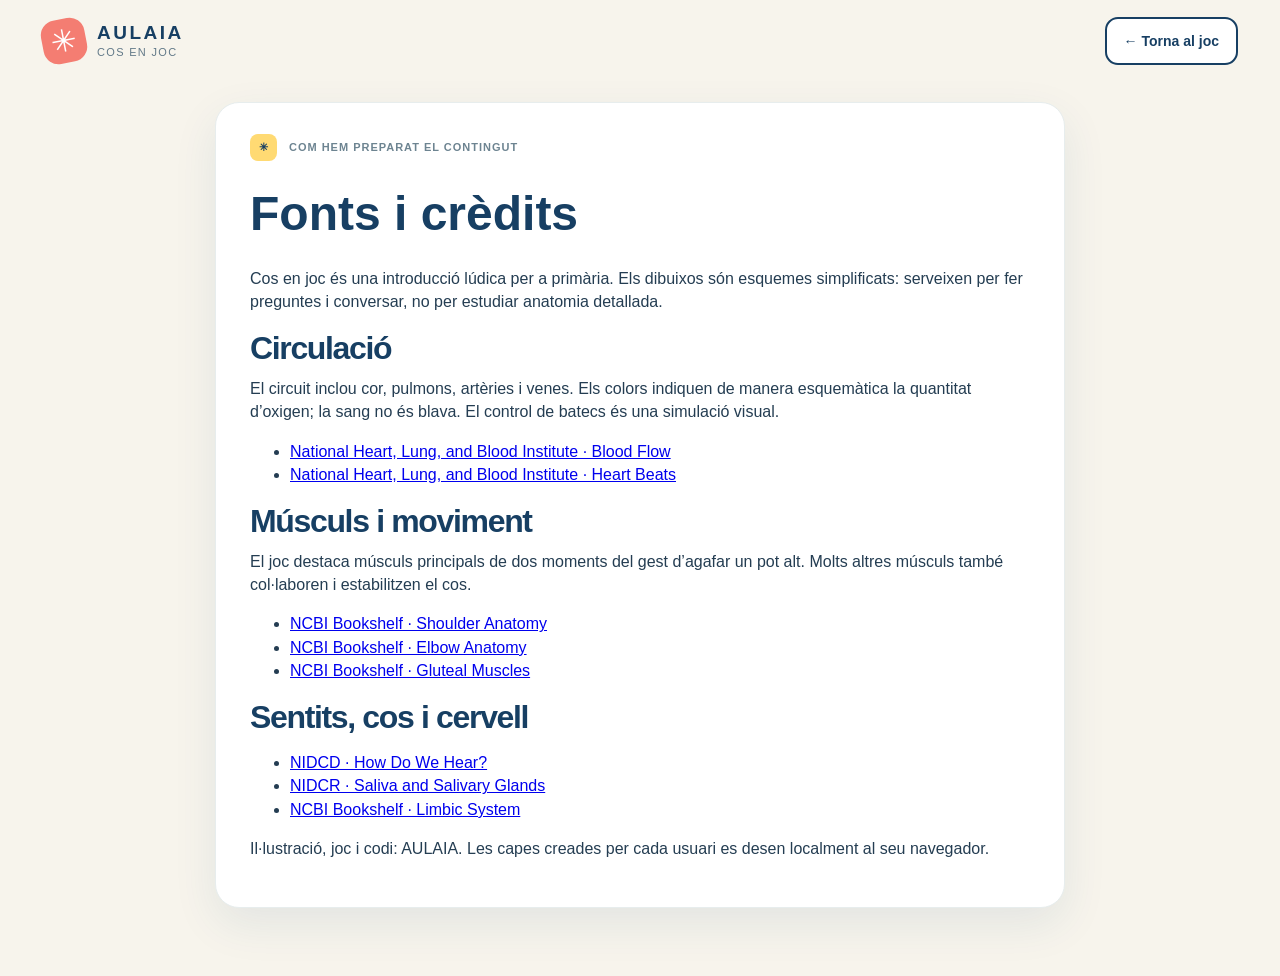
==== credits.html @ 8a42a1e8 "Polish learning activities and visuals" ====
<!doctype html>
<html lang="ca">
<head>
  <meta charset="utf-8"><meta name="viewport" content="width=device-width, initial-scale=1">
  <meta name="theme-color" content="#184d77"><link rel="icon" type="image/svg+xml" href="./icons/icon.svg">
  <link rel="stylesheet" href="./styles.css"><title>Fonts i crèdits · Cos en joc</title>
</head>
<body>
  <header class="site-header"><div class="brand"><span class="brand-mark" aria-hidden="true">✳</span><span class="brand-text"><strong>AULAIA</strong><small>Cos en joc</small></span></div><a class="secondary-button" href="./index.html" style="margin-left:auto;text-decoration:none">← Torna al joc</a></header>
  <main><section class="activity-panel" style="min-height:0;max-width:850px;margin:20px auto">
    <div class="activity-kicker"><span class="number-pill">✳</span> COM HEM PREPARAT EL CONTINGUT</div>
    <h1 style="color:#173f63;font-size:clamp(30px,4vw,48px);margin:18px 0">Fonts i crèdits</h1>
    <p>Cos en joc és una introducció lúdica per a primària. Els dibuixos són esquemes simplificats: serveixen per fer preguntes i conversar, no per estudiar anatomia detallada.</p>
    <h2>Circulació</h2>
    <p>El circuit inclou cor, pulmons, artèries i venes. Els colors indiquen de manera esquemàtica la quantitat d’oxigen; la sang no és blava. El control de batecs és una simulació visual.</p>
    <ul><li><a href="https://www.nhlbi.nih.gov/health/heart/blood-flow">National Heart, Lung, and Blood Institute · Blood Flow</a></li><li><a href="https://www.nhlbi.nih.gov/health/heart/heart-beats">National Heart, Lung, and Blood Institute · Heart Beats</a></li></ul>
    <h2>Músculs i moviment</h2>
    <p>El joc destaca músculs principals de dos moments del gest d’agafar un pot alt. Molts altres músculs també col·laboren i estabilitzen el cos.</p>
    <ul><li><a href="https://www.ncbi.nlm.nih.gov/books/NBK537148/">NCBI Bookshelf · Shoulder Anatomy</a></li><li><a href="https://www.ncbi.nlm.nih.gov/books/NBK538309/">NCBI Bookshelf · Elbow Anatomy</a></li><li><a href="https://www.ncbi.nlm.nih.gov/books/NBK538193/">NCBI Bookshelf · Gluteal Muscles</a></li></ul>
    <h2>Sentits, cos i cervell</h2>
    <ul><li><a href="https://www.nidcd.nih.gov/health/how-do-we-hear">NIDCD · How Do We Hear?</a></li><li><a href="https://www.nidcr.nih.gov/health-info/saliva-salivary-gland-disorders">NIDCR · Saliva and Salivary Glands</a></li><li><a href="https://www.ncbi.nlm.nih.gov/books/NBK538491/">NCBI Bookshelf · Limbic System</a></li></ul>
    <p>Il·lustració, joc i codi: AULAIA. Les capes creades per cada usuari es desen localment al seu navegador.</p>
  </section></main>
</body>
</html>
---- styles.css ----
@font-face{font-family:TrebuchetFallback;src:local("Trebuchet MS")}
:root{--navy:#173f63;--navy2:#244c6c;--ink:#243d52;--muted:#627988;--paper:#f7f4ec;--cream:#fffaf0;--white:#fff;--mint:#d9f0e8;--mint-dark:#318e83;--coral:#f47d72;--sun:#ffda73;--line:#d9e7e7;--shadow:0 16px 45px rgba(24,77,119,.09);--round:24px}
*{box-sizing:border-box}
html{scroll-behavior:smooth}
body{margin:0;background:var(--paper);color:var(--ink);font-family:TrebuchetFallback,"Trebuchet MS",Verdana,Arial,sans-serif;font-size:16px;line-height:1.45;overflow-x:hidden}
button,input,select,textarea{font:inherit}
button{cursor:pointer}
button:focus-visible,input:focus-visible,select:focus-visible,textarea:focus-visible,summary:focus-visible,.hotspot:focus-visible{outline:3px solid #f2a31d;outline-offset:4px}
button:disabled{cursor:not-allowed;opacity:.55}
[hidden]{display:none!important}
.skip-link{position:absolute;left:12px;top:-70px;z-index:100;background:#fff;padding:12px 18px;border-radius:10px;color:var(--navy)}
.skip-link:focus{top:12px}
.site-header{min-height:82px;display:flex;align-items:center;gap:30px;max-width:1440px;margin:0 auto;padding:14px 42px}
.brand{display:flex;align-items:center;gap:11px;color:var(--navy);flex:0 0 auto}
.brand-mark{display:grid;place-items:center;width:44px;height:44px;color:#fff;background:var(--coral);border-radius:15px;font-size:31px;line-height:1;transform:rotate(-11deg)}
.brand-text{display:flex;flex-direction:column;line-height:1.08;letter-spacing:.03em}.brand-text strong{font-size:19px;letter-spacing:.13em}.brand-text small{font-size:11px;text-transform:uppercase;letter-spacing:.12em;margin-top:4px;color:var(--muted)}
.top-nav{display:flex;gap:4px;margin:auto;justify-content:center;align-items:center;flex-wrap:wrap}
.nav-button{border:0;background:transparent;color:#415d71;padding:10px 13px;border-radius:100px;font-weight:700;font-size:14px;white-space:nowrap}.nav-button:hover{background:#e8efeb}.nav-button.is-active{background:var(--navy);color:#fff;box-shadow:0 5px 0 rgba(24,77,119,.12)}
.install-button{border:1.5px solid var(--navy);background:#fff;color:var(--navy);font-size:13px;padding:9px 13px;font-weight:800;border-radius:13px;white-space:nowrap}
main{max-width:1440px;margin:0 auto;padding:0 42px 48px}
.hero{position:relative;overflow:hidden;display:flex;align-items:center;min-height:204px;border-radius:30px;background:var(--navy);color:#fff;padding:28px 49px;margin:2px 0 22px;isolation:isolate}
.hero:before{content:"";position:absolute;width:650px;height:500px;right:-140px;top:-245px;border-radius:50%;background:#2e698a;z-index:-1}.hero:after{content:"";position:absolute;width:300px;height:300px;right:130px;bottom:-255px;border-radius:50%;background:#398b94;z-index:-1}
.hero-copy{max-width:710px;z-index:1}.eyebrow{font-size:11px;letter-spacing:.19em;font-weight:900;color:#c1e9dd}.sparkle{font-size:20px;vertical-align:-2px;margin-right:5px;color:var(--sun)}
h1,h2,h3,p{margin-top:0}.hero h1{font-size:clamp(34px,4vw,61px);letter-spacing:-.045em;line-height:1.04;margin:13px 0 11px;font-weight:900}.hero h1 em{color:var(--sun);font-style:normal}.hero p{max-width:640px;color:#e1f1ef;font-size:17px;margin-bottom:0}
.hero-doodles{position:absolute;right:2%;top:0;bottom:0;width:34%;pointer-events:none}.hero-doodles span{position:absolute;color:#b9e2d4;font-weight:900;line-height:1}.hero-doodles span:nth-child(1){font-size:220px;top:-76px;right:35px;opacity:.24}.hero-doodles span:nth-child(2){font-size:75px;top:96px;right:160px;color:var(--sun);transform:rotate(20deg)}.hero-doodles span:nth-child(3){font-size:120px;top:-36px;right:75px;transform:rotate(-25deg);opacity:.5}
.app-layout{display:grid;grid-template-columns:minmax(370px,.96fr) minmax(440px,1.04fr);gap:20px;align-items:stretch}
.figure-card,.activity-panel{background:var(--white);border-radius:var(--round);box-shadow:var(--shadow);border:1px solid #e7eded}
.figure-card{padding:23px 25px 18px;display:flex;flex-direction:column;min-height:710px}
.card-topline,.figure-title-row,.figure-footer,.activity-kicker,.panel-actions,.progress-row,.share-row{display:flex;align-items:center;justify-content:space-between;gap:12px}
.mini-label,.activity-kicker{color:#6d8491;font-size:11px;font-weight:900;letter-spacing:.12em}.layer-badge{border-radius:100px;background:#e5f5f1;color:#257c76;padding:5px 12px;font-size:11px;font-weight:900;white-space:nowrap}
.figure-title-row{margin:8px 0 2px}.figure-title-row h2{font-size:28px;line-height:1.15;letter-spacing:-.035em;margin:0;color:var(--navy)}.figure-speech{position:relative;background:#fff4cf;border:1.5px solid #f5d77c;color:#87651d;border-radius:14px 14px 14px 3px;padding:7px 12px;font-size:13px;font-weight:800;white-space:nowrap;max-width:46%;overflow:hidden;text-overflow:ellipsis}
.body-stage{position:relative;display:grid;place-items:center;flex:1;min-height:515px;overflow:hidden;border-radius:22px;background:radial-gradient(circle at 50% 43%,#edf9f4 0,#e5f4ef 50%,#d5eae8 100%);margin-top:12px;--tickle-duration:.6s}
.stage-orbit{position:absolute;border:1.5px dashed rgba(60,139,137,.27);border-radius:50%;width:370px;height:370px;top:15%;left:50%;transform:translateX(-50%)}.orbit-two{width:510px;height:510px;top:1%;opacity:.48}
.body-svg{position:relative;z-index:1;height:min(100%,570px);width:100%;max-width:460px;display:block;overflow:visible;touch-action:manipulation}
.body-stage[data-view=front] #backArt,.body-stage[data-view=back] #frontArt{display:none}
.body-stage[data-layer=body] .muscle-overlay,.body-stage[data-layer=body] .circulation-overlay,.body-stage[data-layer=body] .brain-overlay,.body-stage[data-layer=custom] .muscle-overlay,.body-stage[data-layer=custom] .circulation-overlay,.body-stage[data-layer=custom] .brain-overlay{display:none}
.body-stage[data-layer=muscles] .clothes,.body-stage[data-layer=circulation] .clothes,.body-stage[data-layer=brain] .clothes{opacity:.13}
.body-stage[data-layer=muscles] .circulation-overlay,.body-stage[data-layer=muscles] .brain-overlay,.body-stage[data-layer=circulation] .muscle-overlay,.body-stage[data-layer=circulation] .brain-overlay,.body-stage[data-layer=brain] .circulation-overlay,.body-stage[data-layer=brain] .muscle-overlay{display:none}
.muscle-shape{fill:#ee795e;stroke:#b85149;stroke-width:2;opacity:.76}.muscle-trapezius{fill:#f2916f}.muscle-glutes{fill:#e96970}.muscle-forearm{fill:#f4ad66}.muscle-quads,.muscle-calves{fill:#e99169}
.body-stage.show-muscle-answer .muscle-shape{opacity:.18}.body-stage.show-muscle-answer .muscle-shape.is-answer{opacity:1;stroke-width:3;filter:drop-shadow(0 0 5px rgba(244,125,114,.75))}
.vessel{fill:none;stroke-width:5;stroke-linecap:round;stroke-linejoin:round;opacity:.8}.vessel-red{stroke:#ec615d}.vessel-blue{stroke:#5486c5}
.body-stage[data-layer=circulation] .vessel{animation:vesselPulse var(--flow-duration,1.2s) ease-in-out infinite}
@keyframes vesselPulse{0%,100%{opacity:.48;stroke-width:4}50%{opacity:1;stroke-width:6}}
.hotspot{cursor:pointer;outline:none}.hotspot .hit-area{fill:transparent;stroke:transparent;stroke-width:1}.hotspot .hit-ring{fill:#ffda73;stroke:#e49b37;stroke-width:2;opacity:0;pointer-events:none;transform-box:fill-box;transform-origin:center;transition:opacity .15s ease,transform .15s ease}.hotspot:hover .hit-ring,.hotspot:focus-visible .hit-ring,.hotspot.is-highlighted .hit-ring{opacity:.7;transform:scale(1.16)}.hotspot.is-correct .hit-ring{fill:#7dd4b8;stroke:#318e83;opacity:.85;transform:scale(1.3)}.hotspot.is-wrong .hit-ring{fill:#ffad9c;stroke:#d25a50;opacity:.75}
.hotspot-label{fill:#173f63;font-size:11px;font-weight:900;paint-order:stroke;stroke:#fff;stroke-width:3px;opacity:0;pointer-events:none}.hotspot:hover .hotspot-label,.hotspot:focus-visible .hotspot-label{opacity:1}
.custom-marker{pointer-events:none}.custom-marker circle{stroke:#fff;stroke-width:3;filter:drop-shadow(0 2px 3px rgba(23,63,99,.3))}.custom-marker text{fill:#fff;font-size:11px;font-weight:900;text-anchor:middle;dominant-baseline:middle}
.body-stage.is-tickled .body-svg{animation:wiggle .55s ease-in-out}.body-stage.is-tickled .tickle-pop{opacity:1;transform:translate(-50%,-15px) rotate(-7deg)}
.tickle-pop{position:absolute;z-index:3;left:52%;top:25%;background:var(--sun);color:var(--navy);padding:7px 13px;border-radius:14px;font-weight:900;opacity:0;transform:translate(-50%,5px) rotate(-7deg);transition:.25s;pointer-events:none}
@keyframes wiggle{0%,100%{transform:rotate(0)}20%{transform:rotate(-2deg)}40%{transform:rotate(2deg)}60%{transform:rotate(-1.5deg)}80%{transform:rotate(1.5deg)}}
.figure-footer{min-height:52px}.round-action{display:flex;align-items:center;gap:6px;border:0;background:var(--navy);color:#fff;padding:7px 13px 7px 10px;border-radius:100px;font-size:17px;font-weight:900}.round-action span{font-size:12px}.view-label{color:#486879;font-size:12px;font-weight:800}.figure-hint{font-size:11px;color:#8194a0}
.accessible-zones{border-top:1px solid #e7eeee;padding-top:9px;font-size:12px;color:var(--muted)}.accessible-zones summary{cursor:pointer;font-weight:800}.zone-buttons{display:flex;flex-wrap:wrap;gap:6px;padding:12px 0 4px}.zone-buttons button{border:1px solid var(--line);color:var(--navy);background:#f6fbf8;padding:6px 10px;border-radius:9px;font-size:12px;font-weight:700}
.activity-column{min-width:0}.activity-panel{padding:31px 34px;min-height:710px}.activity-kicker{justify-content:flex-start;letter-spacing:.09em}.number-pill{display:grid;place-items:center;background:var(--sun);color:var(--navy);border-radius:8px;width:27px;height:27px;font-size:11px;letter-spacing:0}.score-pill{margin-left:auto;background:#eaf5f1;border-radius:100px;color:#378b7d;padding:6px 12px;font-size:11px;letter-spacing:0;white-space:nowrap}
.activity-panel h2{color:var(--navy);font-size:clamp(26px,2.5vw,38px);letter-spacing:-.042em;line-height:1.1;margin:18px 0 11px}.panel-lead{font-size:15px;color:#587183;line-height:1.55;max-width:620px;margin-bottom:22px}
.clue-card{display:flex;gap:17px;align-items:flex-start;background:#fff3d6;border:2px solid #f7dd9e;border-radius:21px;padding:22px;margin:24px 0 17px;min-height:154px}.clue-icon{display:grid;place-items:center;flex:0 0 auto;background:#ffcf68;color:#7d571d;border-radius:14px;width:45px;height:45px;font-size:28px;font-weight:900;transform:rotate(-9deg)}.clue-label{font-size:11px;letter-spacing:.14em;font-weight:900;color:#a77625}.clue-card p{font-size:clamp(17px,1.7vw,21px);line-height:1.38;font-weight:800;color:#684e2c;margin:9px 0 0}
.feedback{border-radius:14px;background:#eef7f3;border:1px solid #d6e9e2;color:#356d66;padding:13px 15px;font-size:14px;min-height:52px}.feedback.is-success{background:#e4f7eb;border-color:#9eddbc;color:#23684c}.feedback.is-error{background:#fff0eb;border-color:#f4c4b6;color:#a4413d}.feedback strong{color:inherit}.feedback p{margin:5px 0 0}.feedback .little-hint{display:block;margin-top:5px;font-size:13px}
.panel-actions{margin-top:17px;justify-content:flex-start;flex-wrap:wrap}.primary-button,.secondary-button{border-radius:13px;padding:12px 17px;font-weight:900;font-size:14px;border:2px solid var(--navy);transition:transform .15s ease,box-shadow .15s ease}.primary-button{background:var(--navy);color:#fff;box-shadow:0 4px 0 #0e2f4c}.secondary-button{background:#fff;color:var(--navy)}.primary-button:hover,.secondary-button:hover{transform:translateY(-2px)}.primary-button:active,.secondary-button:active{transform:translateY(2px);box-shadow:none}.primary-button.full{width:100%;margin:14px 0}.progress-row{margin-top:26px;padding-top:20px;border-top:1px dashed #d8e4e2;color:#6b808e;font-size:12px;font-weight:800}.progress-dots{display:flex;gap:6px}.progress-dots i{width:10px;height:10px;border-radius:50%;background:#dbe9e5}.progress-dots i.filled{background:var(--coral)}
.story-strip,.brain-situation{display:flex;align-items:center;gap:14px;background:#eaf6f5;border-radius:17px;padding:13px 17px;margin:18px 0}.story-strip span{font-size:38px}.story-strip p{margin:0;color:#385e6c;font-weight:700}.step-tabs{display:flex;gap:7px;background:#f1f5f5;border-radius:13px;padding:5px}.step-button{flex:1;border:0;background:transparent;padding:10px 6px;border-radius:9px;color:#587183;font-weight:900;font-size:13px}.step-button.is-active{background:#fff;color:var(--navy);box-shadow:0 3px 11px rgba(23,63,99,.1)}
.muscle-options{border:0;padding:0;margin:20px 0 0}.muscle-options legend{font-size:14px;color:var(--navy);font-weight:900;margin-bottom:10px}.choice-grid{display:grid;grid-template-columns:1fr 1fr;gap:9px}.choice{position:relative;display:flex;align-items:center;gap:8px;min-height:48px;padding:9px 11px;background:#f9fbfa;border:1.5px solid #dae8e6;border-radius:12px;color:#385365;font-weight:800;font-size:13px;cursor:pointer}.choice:hover{background:#f0f8f4}.choice input{width:18px;height:18px;accent-color:#237b78;flex:0 0 auto}.choice.is-correct{border-color:#73c49a;background:#e4f7eb}.choice.is-missed{border-color:#e7b465;background:#fff4dc}.choice.is-wrong{border-color:#efa39b;background:#fff0eb}.tiny-note{font-size:11px;line-height:1.5;color:#788c98;margin:14px 0 0}
.heart-control{display:grid;grid-template-columns:65px 1fr;column-gap:16px;align-items:center;padding:16px 18px;border-radius:19px;background:#fff1ee;border:1.5px solid #f2d6d1;margin:20px 0}.heart-pulse{display:grid;place-items:center;width:59px;height:59px;border-radius:17px;background:#f87774;color:#fff;font-size:33px;line-height:1;transform-origin:center;animation:heartBeat var(--beat-duration,.67s) ease-in-out infinite}.rate-readout{display:flex;flex-direction:column;color:#9a4c4b;font-size:12px;font-weight:800}.rate-readout strong{font-size:33px;line-height:1;color:#7b3439}.rate-readout small{font-size:13px}.heart-control input{grid-column:1/-1;width:100%;margin:15px 0 2px;accent-color:#ef6a66}.slider-labels{grid-column:1/-1;display:flex;justify-content:space-between;color:#aa7370;font-size:11px;font-weight:800}
@keyframes heartBeat{0%,100%{transform:scale(1)}12%{transform:scale(1.12)}28%{transform:scale(1)}43%{transform:scale(1.07)}58%{transform:scale(1)}}
.flow-card{background:#f7faf8;border:1px solid #e0eae8;border-radius:18px;padding:15px;display:grid;gap:7px}.flow-line{display:flex;flex-wrap:wrap;align-items:center;gap:6px;font-size:12px;font-weight:900}.flow-line span{padding:6px 9px;background:#e6f0fa;color:#2b5f9a;border-radius:100px}.flow-line b{color:#6690bc;font-size:15px}.flow-red span{background:#ffebeb;color:#b95354}.flow-red b{color:#df7470}.fact-box{background:#eaf7e9;border-radius:16px;border-left:4px solid #72bd83;padding:13px 16px;margin-top:17px;color:#3d6b4c;font-size:13px}.fact-box p{margin:4px 0 0;line-height:1.45}
.brain-situation{background:#f1ebfb;color:#574480;font-weight:800}.brain-situation span:first-child{font-size:29px}.brain-match{display:grid;gap:10px;margin:17px 0}.brain-row{border:1.5px solid #e1e4f0;background:#fbfaff;border-radius:15px;padding:11px 13px}.brain-row label{display:flex;align-items:center;gap:10px;font-weight:900;color:#58477d;font-size:13px}.brain-icon{display:grid;place-items:center;width:30px;height:30px;border-radius:9px;background:#e7ddfa;font-size:15px}.brain-row select{display:block;width:100%;margin-top:8px;border:1px solid #c9c4dd;border-radius:9px;background:#fff;padding:8px 10px;color:#3e475a;font-size:12px}.brain-row.is-correct{border-color:#8ccf9e;background:#eef9f0}.brain-row.is-wrong{border-color:#eba49b;background:#fff1ef}
.layer-list{display:grid;grid-template-columns:1fr 1fr;gap:9px;margin-top:18px}.layer-item{display:flex;align-items:center;gap:10px;text-align:left;border:1.5px solid #e0e9e8;border-radius:14px;background:#f9fbf9;padding:11px;min-height:65px;color:#355365;font-weight:900;font-size:13px}.layer-item:hover{background:#f1f9f5}.layer-item.is-active{border-color:#318e83;background:#e9f7f2}.layer-swatch{display:grid;place-items:center;flex:0 0 33px;width:33px;height:33px;border-radius:10px;background:#d7eee8;color:#287d78;font-size:17px}.layer-item small{display:block;color:#77919d;font-size:10px;font-weight:700}.layer-detail{margin-top:15px;border-radius:16px;padding:15px;background:#f4f8f8;border:1px solid #e4eeee;color:#526c7a;font-size:13px;min-height:72px}.layer-detail h3{font-size:16px;color:var(--navy);margin:0 0 5px}.layer-detail p{margin:0 0 10px}.layer-detail ul{margin:7px 0;padding-left:20px}.layer-detail li{margin:5px 0}.layer-detail strong{color:#2d5b70}
.create-layer{margin-top:16px;border:1.5px dashed #7dbcb2;border-radius:14px;background:#f8fcf9;padding:11px 14px;color:#267c76}.create-layer summary{font-weight:900;cursor:pointer;list-style:none}.create-layer summary::-webkit-details-marker{display:none}.layer-form{display:grid;gap:10px;margin-top:13px}.layer-form label,.point-form label{display:grid;gap:5px;font-size:12px;color:#567383;font-weight:900}.layer-form input:not([type=color]),.layer-form textarea,.point-form input,.point-form select{width:100%;border:1px solid #bfd5d1;background:#fff;border-radius:9px;padding:8px 10px;color:var(--ink);font-size:13px}.layer-form input[type=color]{border:1px solid #bfd5d1;background:#fff;width:70px;height:35px;border-radius:8px;padding:3px}.layer-form button,.point-form button{justify-self:start}.point-form{display:grid;gap:9px;margin:13px 0;padding:13px;background:#fff;border:1px dashed #c7dddd;border-radius:12px}.point-list{display:grid;gap:6px}.point-entry{display:flex;align-items:flex-start;justify-content:space-between;gap:8px;background:#fff;border-radius:9px;padding:8px 10px}.point-entry button,.delete-layer-button{border:0;background:none;color:#b34e50;font-weight:900;padding:0 4px}.delete-layer-button{margin-top:8px;font-size:12px}.share-row{justify-content:flex-start;flex-wrap:wrap;margin-top:15px}.text-button{background:none;border:0;padding:4px 0;color:#2b6f88;font-size:12px;font-weight:900;text-decoration:underline;text-underline-offset:3px;cursor:pointer}.import-label input{display:none}
.site-footer{max-width:1440px;padding:0 42px 35px;margin:auto;display:flex;justify-content:space-between;gap:16px;color:#728794;font-size:12px}.site-footer strong{color:var(--navy);letter-spacing:.08em}.site-footer a{color:#2e768a;font-weight:800}
@media(max-width:1050px){.site-header{padding:14px 25px;gap:18px}.nav-button{padding:8px 10px;font-size:12px}main{padding:0 25px 40px}.app-layout{grid-template-columns:minmax(330px,.85fr) minmax(390px,1.15fr)}.figure-card,.activity-panel{padding:22px}.site-footer{padding-left:25px;padding-right:25px}}
@media(max-width:800px){.site-header{display:grid;grid-template-columns:1fr auto;gap:12px;padding:13px 18px}.top-nav{grid-column:1/-1;grid-row:2;justify-content:flex-start;overflow-x:auto;flex-wrap:nowrap;width:100%;padding:0 0 4px}.install-button{justify-self:end}.hero{padding:27px 27px;min-height:180px}.hero-doodles{opacity:.6}.app-layout{display:block}.figure-card{min-height:unset;margin-bottom:17px}.body-stage{min-height:500px}.activity-panel{min-height:unset}.site-footer{padding:0 18px 28px}main{padding:0 18px 36px}}
@media(max-width:520px){.site-header{padding:11px 13px}.brand-mark{width:37px;height:37px;font-size:26px}.brand-text strong{font-size:16px}.brand-text small{font-size:9px}.install-button{font-size:11px;padding:7px 9px}.top-nav{margin:0}.nav-button{font-size:12px}main{padding:0 10px 30px}.hero{padding:23px 20px;min-height:193px;border-radius:21px;margin-bottom:12px}.hero p{font-size:13px;max-width:300px}.hero-doodles{right:-15%;opacity:.42}.figure-card,.activity-panel{border-radius:19px;padding:18px}.figure-title-row h2{font-size:23px}.figure-speech{font-size:11px;padding:6px 8px}.body-stage{min-height:440px;max-height:520px}.body-svg{max-height:500px}.stage-orbit{width:300px;height:300px}.orbit-two{width:390px;height:390px}.figure-hint{display:none}.activity-panel h2{font-size:29px}.clue-card{padding:17px;gap:12px;min-height:135px}.clue-card p{font-size:17px}.choice-grid,.layer-list{grid-template-columns:1fr}.site-footer{display:grid;gap:5px;padding-left:15px;padding-right:15px}}
@media(prefers-reduced-motion:reduce){html{scroll-behavior:auto}*,*:before,*:after{animation-duration:.001ms!important;transition-duration:.001ms!important}}
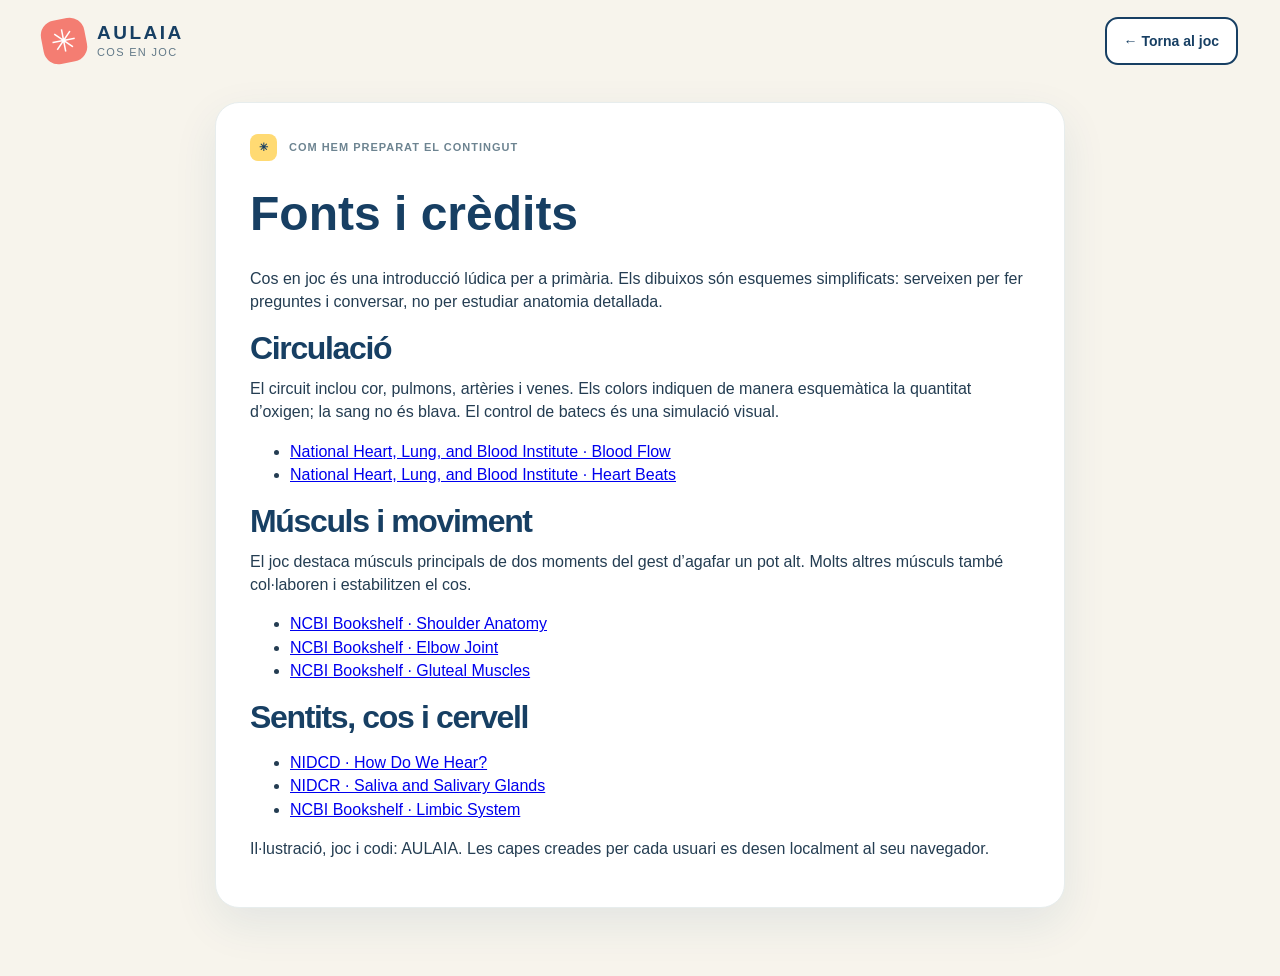
==== commit e89dda77: "Improve mobile clues and guided circulation" ====
--- a/credits.html
+++ b/credits.html
@@ -16,7 +16,7 @@
     <ul><li><a href="https://www.nhlbi.nih.gov/health/heart/blood-flow">National Heart, Lung, and Blood Institute · Blood Flow</a></li><li><a href="https://www.nhlbi.nih.gov/health/heart/heart-beats">National Heart, Lung, and Blood Institute · Heart Beats</a></li></ul>
     <h2>Músculs i moviment</h2>
     <p>El joc destaca músculs principals de dos moments del gest d’agafar un pot alt. Molts altres músculs també col·laboren i estabilitzen el cos.</p>
-    <ul><li><a href="https://www.ncbi.nlm.nih.gov/books/NBK537148/">NCBI Bookshelf · Shoulder Anatomy</a></li><li><a href="https://www.ncbi.nlm.nih.gov/books/NBK538309/">NCBI Bookshelf · Elbow Anatomy</a></li><li><a href="https://www.ncbi.nlm.nih.gov/books/NBK538193/">NCBI Bookshelf · Gluteal Muscles</a></li></ul>
+    <ul><li><a href="https://www.ncbi.nlm.nih.gov/books/NBK537148/">NCBI Bookshelf · Shoulder Anatomy</a></li><li><a href="https://www.ncbi.nlm.nih.gov/books/NBK532948/">NCBI Bookshelf · Elbow Joint</a></li><li><a href="https://www.ncbi.nlm.nih.gov/books/NBK538193/">NCBI Bookshelf · Gluteal Muscles</a></li></ul>
     <h2>Sentits, cos i cervell</h2>
     <ul><li><a href="https://www.nidcd.nih.gov/health/how-do-we-hear">NIDCD · How Do We Hear?</a></li><li><a href="https://www.nidcr.nih.gov/health-info/saliva-salivary-gland-disorders">NIDCR · Saliva and Salivary Glands</a></li><li><a href="https://www.ncbi.nlm.nih.gov/books/NBK538491/">NCBI Bookshelf · Limbic System</a></li></ul>
     <p>Il·lustració, joc i codi: AULAIA. Les capes creades per cada usuari es desen localment al seu navegador.</p>
--- a/styles.css
+++ b/styles.css
@@ -29,6 +29,7 @@
 .card-topline,.figure-title-row,.figure-footer,.activity-kicker,.panel-actions,.progress-row,.share-row{display:flex;align-items:center;justify-content:space-between;gap:12px}
 .mini-label,.activity-kicker{color:#6d8491;font-size:11px;font-weight:900;letter-spacing:.12em}.layer-badge{border-radius:100px;background:#e5f5f1;color:#257c76;padding:5px 12px;font-size:11px;font-weight:900;white-space:nowrap}
 .figure-title-row{margin:8px 0 2px}.figure-title-row h2{font-size:28px;line-height:1.15;letter-spacing:-.035em;margin:0;color:var(--navy)}.figure-speech{position:relative;background:#fff4cf;border:1.5px solid #f5d77c;color:#87651d;border-radius:14px 14px 14px 3px;padding:7px 12px;font-size:13px;font-weight:800;white-space:nowrap;max-width:46%;overflow:hidden;text-overflow:ellipsis}
+.mobile-prompt{display:none}
 .body-stage{position:relative;display:grid;place-items:center;flex:1;min-height:515px;overflow:hidden;border-radius:22px;background:radial-gradient(circle at 50% 43%,#edf9f4 0,#e5f4ef 50%,#d5eae8 100%);margin-top:12px;--tickle-duration:.6s}
 .stage-orbit{position:absolute;border:1.5px dashed rgba(60,139,137,.27);border-radius:50%;width:370px;height:370px;top:15%;left:50%;transform:translateX(-50%)}.orbit-two{width:510px;height:510px;top:1%;opacity:.48}
 .body-svg{position:relative;z-index:1;height:min(100%,570px);width:100%;max-width:460px;display:block;overflow:visible;touch-action:manipulation}
@@ -40,6 +41,7 @@
 .body-stage.show-muscle-answer .muscle-shape{opacity:.18}.body-stage.show-muscle-answer .muscle-shape.is-answer{opacity:1;stroke-width:3;filter:drop-shadow(0 0 5px rgba(244,125,114,.75))}
 .vessel{fill:none;stroke-width:5;stroke-linecap:round;stroke-linejoin:round;opacity:.8}.vessel-red{stroke:#ec615d}.vessel-blue{stroke:#5486c5}
 .body-stage[data-layer=circulation] .vessel{animation:vesselPulse var(--flow-duration,1.2s) ease-in-out infinite}
+.blood-motion circle{filter:drop-shadow(0 0 4px #fff)}
 @keyframes vesselPulse{0%,100%{opacity:.48;stroke-width:4}50%{opacity:1;stroke-width:6}}
 .hotspot{cursor:pointer;outline:none}.hotspot .hit-area{fill:transparent;stroke:transparent;stroke-width:1}.hotspot .hit-ring{fill:#ffda73;stroke:#e49b37;stroke-width:2;opacity:0;pointer-events:none;transform-box:fill-box;transform-origin:center;transition:opacity .15s ease,transform .15s ease}.hotspot:hover .hit-ring,.hotspot:focus-visible .hit-ring,.hotspot.is-highlighted .hit-ring{opacity:.7;transform:scale(1.16)}.hotspot.is-correct .hit-ring{fill:#7dd4b8;stroke:#318e83;opacity:.85;transform:scale(1.3)}.hotspot.is-wrong .hit-ring{fill:#ffad9c;stroke:#d25a50;opacity:.75}
 .hotspot-label{fill:#173f63;font-size:11px;font-weight:900;paint-order:stroke;stroke:#fff;stroke-width:3px;opacity:0;pointer-events:none}.hotspot:hover .hotspot-label,.hotspot:focus-visible .hotspot-label{opacity:1}
@@ -64,6 +66,6 @@
 .create-layer{margin-top:16px;border:1.5px dashed #7dbcb2;border-radius:14px;background:#f8fcf9;padding:11px 14px;color:#267c76}.create-layer summary{font-weight:900;cursor:pointer;list-style:none}.create-layer summary::-webkit-details-marker{display:none}.layer-form{display:grid;gap:10px;margin-top:13px}.layer-form label,.point-form label{display:grid;gap:5px;font-size:12px;color:#567383;font-weight:900}.layer-form input:not([type=color]),.layer-form textarea,.point-form input,.point-form select{width:100%;border:1px solid #bfd5d1;background:#fff;border-radius:9px;padding:8px 10px;color:var(--ink);font-size:13px}.layer-form input[type=color]{border:1px solid #bfd5d1;background:#fff;width:70px;height:35px;border-radius:8px;padding:3px}.layer-form button,.point-form button{justify-self:start}.point-form{display:grid;gap:9px;margin:13px 0;padding:13px;background:#fff;border:1px dashed #c7dddd;border-radius:12px}.point-list{display:grid;gap:6px}.point-entry{display:flex;align-items:flex-start;justify-content:space-between;gap:8px;background:#fff;border-radius:9px;padding:8px 10px}.point-entry button,.delete-layer-button{border:0;background:none;color:#b34e50;font-weight:900;padding:0 4px}.delete-layer-button{margin-top:8px;font-size:12px}.share-row{justify-content:flex-start;flex-wrap:wrap;margin-top:15px}.text-button{background:none;border:0;padding:4px 0;color:#2b6f88;font-size:12px;font-weight:900;text-decoration:underline;text-underline-offset:3px;cursor:pointer}.import-label input{display:none}
 .site-footer{max-width:1440px;padding:0 42px 35px;margin:auto;display:flex;justify-content:space-between;gap:16px;color:#728794;font-size:12px}.site-footer strong{color:var(--navy);letter-spacing:.08em}.site-footer a{color:#2e768a;font-weight:800}
 @media(max-width:1050px){.site-header{padding:14px 25px;gap:18px}.nav-button{padding:8px 10px;font-size:12px}main{padding:0 25px 40px}.app-layout{grid-template-columns:minmax(330px,.85fr) minmax(390px,1.15fr)}.figure-card,.activity-panel{padding:22px}.site-footer{padding-left:25px;padding-right:25px}}
-@media(max-width:800px){.site-header{display:grid;grid-template-columns:1fr auto;gap:12px;padding:13px 18px}.top-nav{grid-column:1/-1;grid-row:2;justify-content:flex-start;overflow-x:auto;flex-wrap:nowrap;width:100%;padding:0 0 4px}.install-button{justify-self:end}.hero{padding:27px 27px;min-height:180px}.hero-doodles{opacity:.6}.app-layout{display:block}.figure-card{min-height:unset;margin-bottom:17px}.body-stage{min-height:500px}.activity-panel{min-height:unset}.site-footer{padding:0 18px 28px}main{padding:0 18px 36px}}
+@media(max-width:800px){.site-header{display:grid;grid-template-columns:1fr auto;gap:12px;padding:13px 18px}.top-nav{grid-column:1/-1;grid-row:2;justify-content:flex-start;overflow-x:auto;flex-wrap:nowrap;width:100%;padding:0 0 4px}.install-button{justify-self:end}.hero{padding:27px 27px;min-height:180px}.hero-doodles{opacity:.6}.app-layout{display:block}.figure-card{min-height:unset;margin-bottom:17px}.body-stage{min-height:500px}.activity-panel{min-height:unset}.site-footer{padding:0 18px 28px}main{padding:0 18px 36px}body[data-mode=tickle] .mobile-prompt{display:block;position:sticky;top:6px;z-index:5;border:1.5px solid #ebd18c;background:#fff6dc;border-radius:14px;padding:10px 12px;margin:10px 0 0;box-shadow:0 4px 16px rgba(24,77,119,.1)}.mobile-prompt-head{display:flex;align-items:center;justify-content:space-between;gap:8px;color:#a07629;font-size:10px;letter-spacing:.12em;font-weight:900}.mobile-prompt-head button{border:0;border-radius:8px;background:#ffda73;color:#63471d;padding:4px 8px;font-size:11px;font-weight:900}.mobile-prompt p{margin:6px 0 4px;color:#6a4e2a;font-size:14px;font-weight:900;line-height:1.3}.mobile-feedback{font-size:11px;color:#657e74}.mobile-feedback.is-success{color:#24744a}.mobile-feedback.is-error{color:#ab4740}.mobile-feedback p{font-size:11px;font-weight:700;margin:3px 0}.mobile-next{border:0;background:transparent;color:#245e80;text-decoration:underline;text-underline-offset:2px;padding:3px 0 0;font-size:11px;font-weight:900}}
 @media(max-width:520px){.site-header{padding:11px 13px}.brand-mark{width:37px;height:37px;font-size:26px}.brand-text strong{font-size:16px}.brand-text small{font-size:9px}.install-button{font-size:11px;padding:7px 9px}.top-nav{margin:0}.nav-button{font-size:12px}main{padding:0 10px 30px}.hero{padding:23px 20px;min-height:193px;border-radius:21px;margin-bottom:12px}.hero p{font-size:13px;max-width:300px}.hero-doodles{right:-15%;opacity:.42}.figure-card,.activity-panel{border-radius:19px;padding:18px}.figure-title-row h2{font-size:23px}.figure-speech{font-size:11px;padding:6px 8px}.body-stage{min-height:440px;max-height:520px}.body-svg{max-height:500px}.stage-orbit{width:300px;height:300px}.orbit-two{width:390px;height:390px}.figure-hint{display:none}.activity-panel h2{font-size:29px}.clue-card{padding:17px;gap:12px;min-height:135px}.clue-card p{font-size:17px}.choice-grid,.layer-list{grid-template-columns:1fr}.site-footer{display:grid;gap:5px;padding-left:15px;padding-right:15px}}
-@media(prefers-reduced-motion:reduce){html{scroll-behavior:auto}*,*:before,*:after{animation-duration:.001ms!important;transition-duration:.001ms!important}}
+@media(prefers-reduced-motion:reduce){html{scroll-behavior:auto}*,*:before,*:after{animation-duration:.001ms!important;transition-duration:.001ms!important}.blood-motion{display:none}}
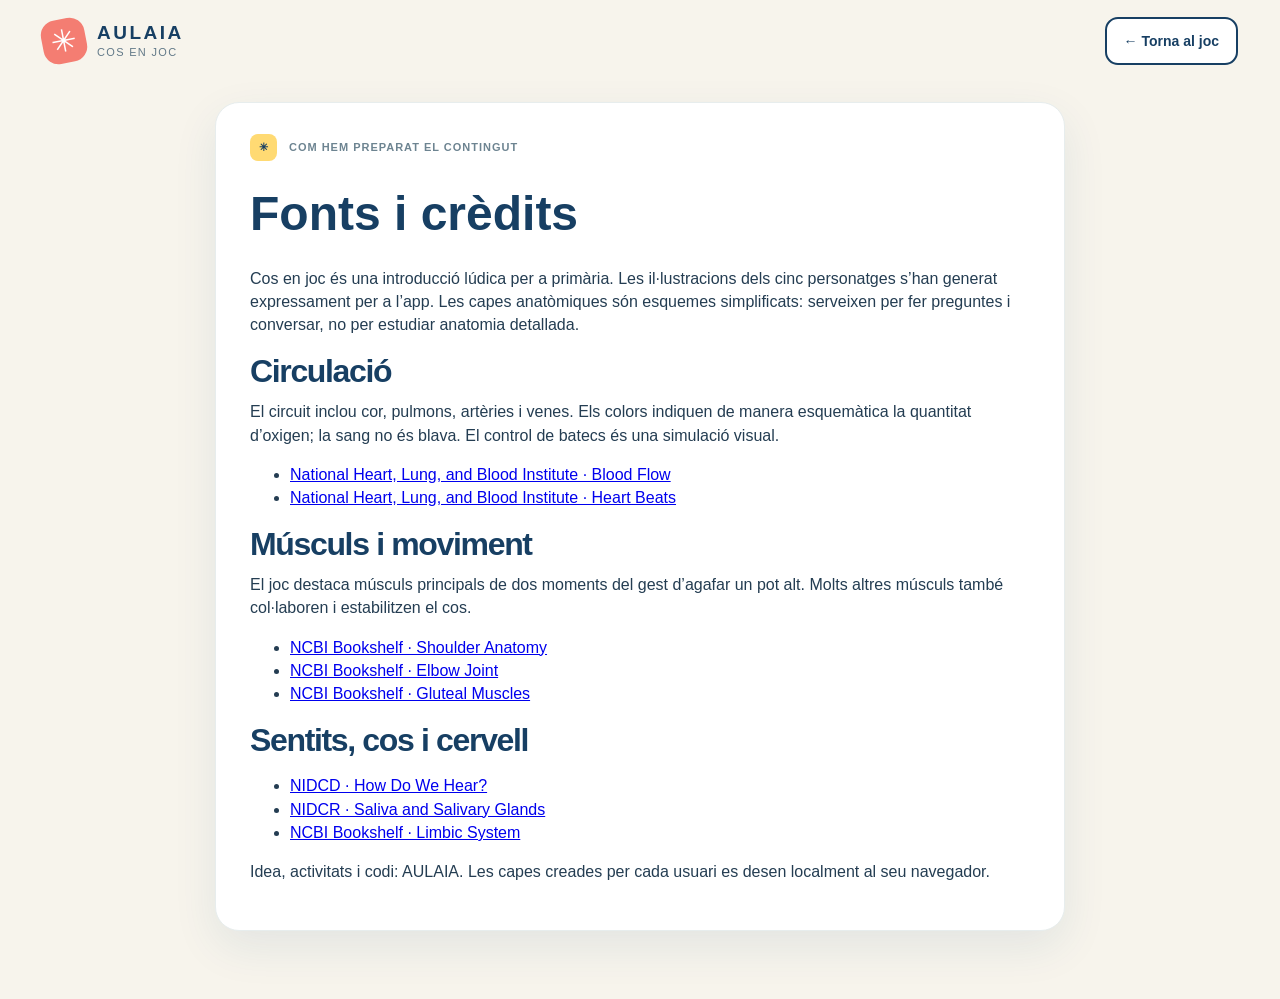
==== commit cc62482b: "Redraw characters and add five body choices" ====
--- a/credits.html
+++ b/credits.html
@@ -10,7 +10,7 @@
   <main><section class="activity-panel" style="min-height:0;max-width:850px;margin:20px auto">
     <div class="activity-kicker"><span class="number-pill">✳</span> COM HEM PREPARAT EL CONTINGUT</div>
     <h1 style="color:#173f63;font-size:clamp(30px,4vw,48px);margin:18px 0">Fonts i crèdits</h1>
-    <p>Cos en joc és una introducció lúdica per a primària. Els dibuixos són esquemes simplificats: serveixen per fer preguntes i conversar, no per estudiar anatomia detallada.</p>
+    <p>Cos en joc és una introducció lúdica per a primària. Les il·lustracions dels cinc personatges s’han generat expressament per a l’app. Les capes anatòmiques són esquemes simplificats: serveixen per fer preguntes i conversar, no per estudiar anatomia detallada.</p>
     <h2>Circulació</h2>
     <p>El circuit inclou cor, pulmons, artèries i venes. Els colors indiquen de manera esquemàtica la quantitat d’oxigen; la sang no és blava. El control de batecs és una simulació visual.</p>
     <ul><li><a href="https://www.nhlbi.nih.gov/health/heart/blood-flow">National Heart, Lung, and Blood Institute · Blood Flow</a></li><li><a href="https://www.nhlbi.nih.gov/health/heart/heart-beats">National Heart, Lung, and Blood Institute · Heart Beats</a></li></ul>
@@ -19,7 +19,7 @@
     <ul><li><a href="https://www.ncbi.nlm.nih.gov/books/NBK537148/">NCBI Bookshelf · Shoulder Anatomy</a></li><li><a href="https://www.ncbi.nlm.nih.gov/books/NBK532948/">NCBI Bookshelf · Elbow Joint</a></li><li><a href="https://www.ncbi.nlm.nih.gov/books/NBK538193/">NCBI Bookshelf · Gluteal Muscles</a></li></ul>
     <h2>Sentits, cos i cervell</h2>
     <ul><li><a href="https://www.nidcd.nih.gov/health/how-do-we-hear">NIDCD · How Do We Hear?</a></li><li><a href="https://www.nidcr.nih.gov/health-info/saliva-salivary-gland-disorders">NIDCR · Saliva and Salivary Glands</a></li><li><a href="https://www.ncbi.nlm.nih.gov/books/NBK538491/">NCBI Bookshelf · Limbic System</a></li></ul>
-    <p>Il·lustració, joc i codi: AULAIA. Les capes creades per cada usuari es desen localment al seu navegador.</p>
+    <p>Idea, activitats i codi: AULAIA. Les capes creades per cada usuari es desen localment al seu navegador.</p>
   </section></main>
 </body>
 </html>
--- a/styles.css
+++ b/styles.css
@@ -29,16 +29,19 @@
 .card-topline,.figure-title-row,.figure-footer,.activity-kicker,.panel-actions,.progress-row,.share-row{display:flex;align-items:center;justify-content:space-between;gap:12px}
 .mini-label,.activity-kicker{color:#6d8491;font-size:11px;font-weight:900;letter-spacing:.12em}.layer-badge{border-radius:100px;background:#e5f5f1;color:#257c76;padding:5px 12px;font-size:11px;font-weight:900;white-space:nowrap}
 .figure-title-row{margin:8px 0 2px}.figure-title-row h2{font-size:28px;line-height:1.15;letter-spacing:-.035em;margin:0;color:var(--navy)}.figure-speech{position:relative;background:#fff4cf;border:1.5px solid #f5d77c;color:#87651d;border-radius:14px 14px 14px 3px;padding:7px 12px;font-size:13px;font-weight:800;white-space:nowrap;max-width:46%;overflow:hidden;text-overflow:ellipsis}
+.person-picker{display:grid;grid-template-columns:repeat(6,minmax(0,1fr));gap:6px;margin:14px 0 2px}.person-picker-label{grid-column:1/-1;font-size:10px;font-weight:900;letter-spacing:.12em;color:#66838b}.person-option{grid-column:span 2;min-height:36px;border:1.5px solid #cde2dd;border-radius:10px;background:#f4faf8;color:#285c69;font-size:12px;font-weight:900;padding:6px 4px;transition:background .15s,transform .15s}.person-option:nth-of-type(4),.person-option:nth-of-type(5){grid-column:span 3}.person-option:hover{background:#e6f6ef;transform:translateY(-1px)}.person-option.is-active{background:#184d77;border-color:#184d77;color:#fff;box-shadow:0 3px 0 rgba(24,77,119,.14)}
 .mobile-prompt{display:none}
 .body-stage{position:relative;display:grid;place-items:center;flex:1;min-height:515px;overflow:hidden;border-radius:22px;background:radial-gradient(circle at 50% 43%,#edf9f4 0,#e5f4ef 50%,#d5eae8 100%);margin-top:12px;--tickle-duration:.6s}
 .stage-orbit{position:absolute;border:1.5px dashed rgba(60,139,137,.27);border-radius:50%;width:370px;height:370px;top:15%;left:50%;transform:translateX(-50%)}.orbit-two{width:510px;height:510px;top:1%;opacity:.48}
 .body-svg{position:relative;z-index:1;height:min(100%,570px);width:100%;max-width:460px;display:block;overflow:visible;touch-action:manipulation}
+.character-frame{overflow:hidden;pointer-events:none}.character-art{opacity:1;transition:opacity .2s ease}
 .body-stage[data-view=front] #backArt,.body-stage[data-view=back] #frontArt{display:none}
 .body-stage[data-layer=body] .muscle-overlay,.body-stage[data-layer=body] .circulation-overlay,.body-stage[data-layer=body] .brain-overlay,.body-stage[data-layer=custom] .muscle-overlay,.body-stage[data-layer=custom] .circulation-overlay,.body-stage[data-layer=custom] .brain-overlay{display:none}
 .body-stage[data-layer=muscles] .clothes,.body-stage[data-layer=circulation] .clothes,.body-stage[data-layer=brain] .clothes{opacity:.13}
+.body-stage[data-layer=muscles] .character-art,.body-stage[data-layer=circulation] .character-art,.body-stage[data-layer=brain] .character-art{opacity:.27}
 .body-stage[data-layer=muscles] .circulation-overlay,.body-stage[data-layer=muscles] .brain-overlay,.body-stage[data-layer=circulation] .muscle-overlay,.body-stage[data-layer=circulation] .brain-overlay,.body-stage[data-layer=brain] .circulation-overlay,.body-stage[data-layer=brain] .muscle-overlay{display:none}
 .muscle-shape{fill:#ee795e;stroke:#b85149;stroke-width:2;opacity:.76}.muscle-trapezius{fill:#f2916f}.muscle-glutes{fill:#e96970}.muscle-forearm{fill:#f4ad66}.muscle-quads,.muscle-calves{fill:#e99169}
-.body-stage.show-muscle-answer .muscle-shape{opacity:.18}.body-stage.show-muscle-answer .muscle-shape.is-answer{opacity:1;stroke-width:3;filter:drop-shadow(0 0 5px rgba(244,125,114,.75))}
+body[data-mode=muscles] .body-stage.show-muscle-answer .muscle-shape{opacity:.18}body[data-mode=muscles] .body-stage.show-muscle-answer .muscle-shape.is-answer{opacity:1;stroke-width:3;filter:drop-shadow(0 0 5px rgba(244,125,114,.75))}
 .vessel{fill:none;stroke-width:5;stroke-linecap:round;stroke-linejoin:round;opacity:.8}.vessel-red{stroke:#ec615d}.vessel-blue{stroke:#5486c5}
 .body-stage[data-layer=circulation] .vessel{animation:vesselPulse var(--flow-duration,1.2s) ease-in-out infinite}
 .blood-motion circle{filter:drop-shadow(0 0 4px #fff)}
@@ -69,3 +72,5 @@
 @media(max-width:800px){.site-header{display:grid;grid-template-columns:1fr auto;gap:12px;padding:13px 18px}.top-nav{grid-column:1/-1;grid-row:2;justify-content:flex-start;overflow-x:auto;flex-wrap:nowrap;width:100%;padding:0 0 4px}.install-button{justify-self:end}.hero{padding:27px 27px;min-height:180px}.hero-doodles{opacity:.6}.app-layout{display:block}.figure-card{min-height:unset;margin-bottom:17px}.body-stage{min-height:500px}.activity-panel{min-height:unset}.site-footer{padding:0 18px 28px}main{padding:0 18px 36px}body[data-mode=tickle] .mobile-prompt{display:block;position:sticky;top:6px;z-index:5;border:1.5px solid #ebd18c;background:#fff6dc;border-radius:14px;padding:10px 12px;margin:10px 0 0;box-shadow:0 4px 16px rgba(24,77,119,.1)}.mobile-prompt-head{display:flex;align-items:center;justify-content:space-between;gap:8px;color:#a07629;font-size:10px;letter-spacing:.12em;font-weight:900}.mobile-prompt-head button{border:0;border-radius:8px;background:#ffda73;color:#63471d;padding:4px 8px;font-size:11px;font-weight:900}.mobile-prompt p{margin:6px 0 4px;color:#6a4e2a;font-size:14px;font-weight:900;line-height:1.3}.mobile-feedback{font-size:11px;color:#657e74}.mobile-feedback.is-success{color:#24744a}.mobile-feedback.is-error{color:#ab4740}.mobile-feedback p{font-size:11px;font-weight:700;margin:3px 0}.mobile-next{border:0;background:transparent;color:#245e80;text-decoration:underline;text-underline-offset:2px;padding:3px 0 0;font-size:11px;font-weight:900}}
 @media(max-width:520px){.site-header{padding:11px 13px}.brand-mark{width:37px;height:37px;font-size:26px}.brand-text strong{font-size:16px}.brand-text small{font-size:9px}.install-button{font-size:11px;padding:7px 9px}.top-nav{margin:0}.nav-button{font-size:12px}main{padding:0 10px 30px}.hero{padding:23px 20px;min-height:193px;border-radius:21px;margin-bottom:12px}.hero p{font-size:13px;max-width:300px}.hero-doodles{right:-15%;opacity:.42}.figure-card,.activity-panel{border-radius:19px;padding:18px}.figure-title-row h2{font-size:23px}.figure-speech{font-size:11px;padding:6px 8px}.body-stage{min-height:440px;max-height:520px}.body-svg{max-height:500px}.stage-orbit{width:300px;height:300px}.orbit-two{width:390px;height:390px}.figure-hint{display:none}.activity-panel h2{font-size:29px}.clue-card{padding:17px;gap:12px;min-height:135px}.clue-card p{font-size:17px}.choice-grid,.layer-list{grid-template-columns:1fr}.site-footer{display:grid;gap:5px;padding-left:15px;padding-right:15px}}
 @media(prefers-reduced-motion:reduce){html{scroll-behavior:auto}*,*:before,*:after{animation-duration:.001ms!important;transition-duration:.001ms!important}.blood-motion{display:none}}
+.score-pill{color:#2c665f}.tiny-note{color:#526774}.layer-item small{color:#4f6570}
+@media(max-width:800px){.mobile-prompt-head{color:#805815}.mobile-feedback{color:#526774}}
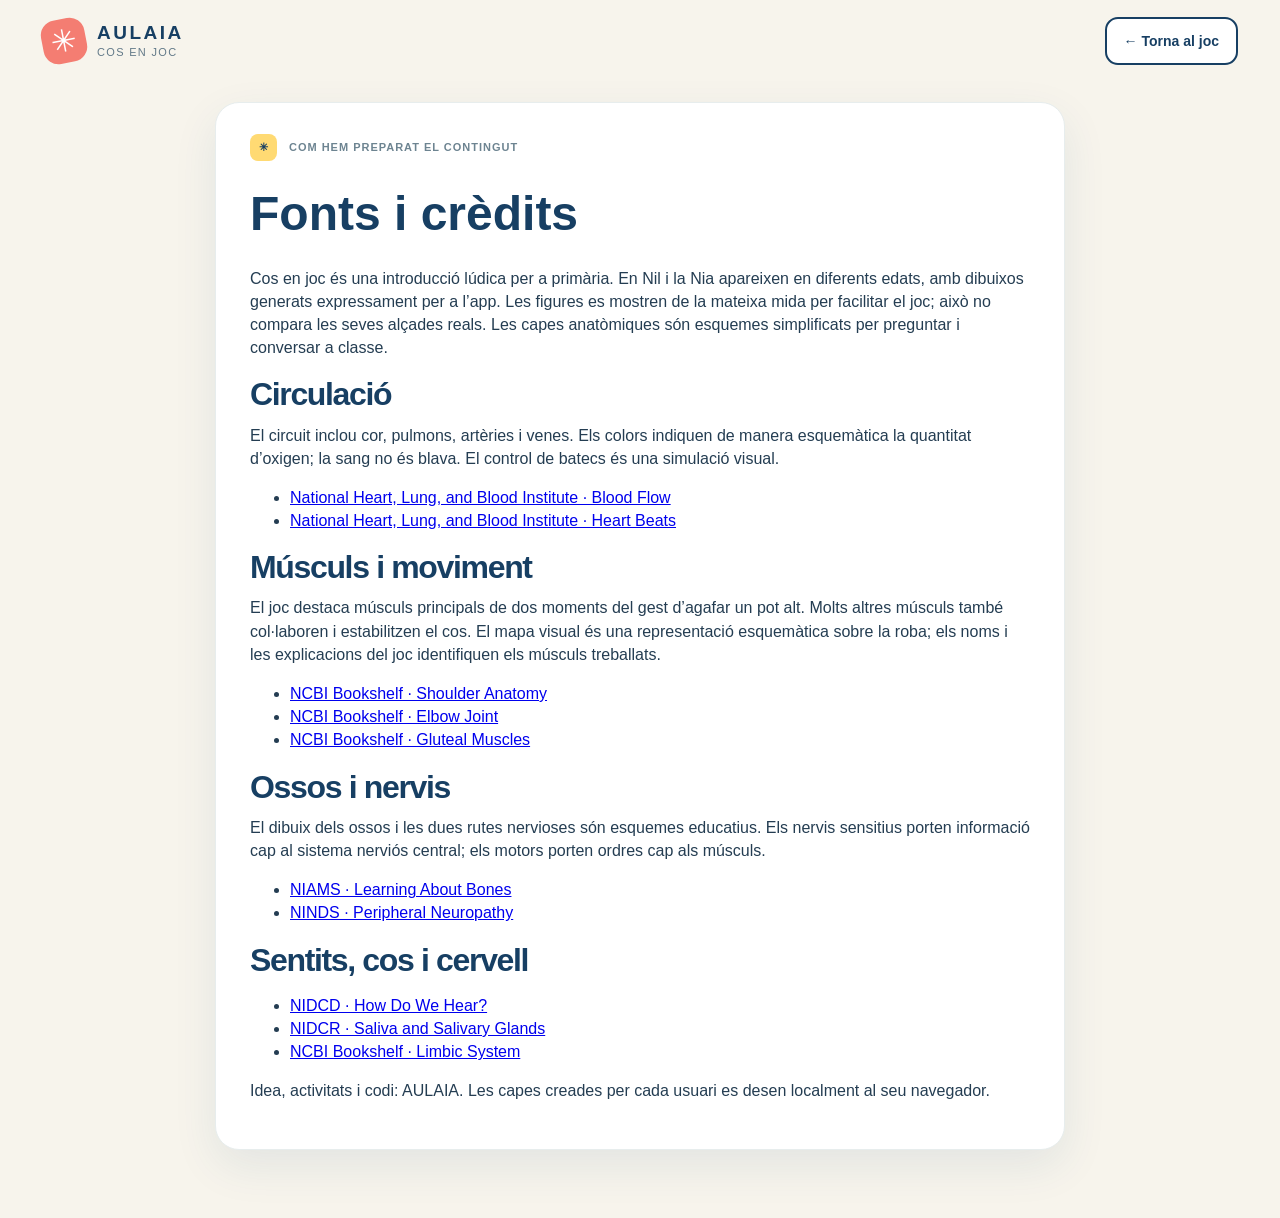
==== commit 03f9f4b7: "Redissenya el joc del cos amb personatges que creixen i cinc capes" ====
--- a/credits.html
+++ b/credits.html
@@ -3,20 +3,23 @@
 <head>
   <meta charset="utf-8"><meta name="viewport" content="width=device-width, initial-scale=1">
   <meta name="theme-color" content="#184d77"><link rel="icon" type="image/svg+xml" href="./icons/icon.svg">
-  <link rel="stylesheet" href="./styles.css"><title>Fonts i crèdits · Cos en joc</title>
+  <link rel="stylesheet" href="./styles.css?v=9"><title>Fonts i crèdits · Cos en joc</title>
 </head>
 <body>
-  <header class="site-header"><div class="brand"><span class="brand-mark" aria-hidden="true">✳</span><span class="brand-text"><strong>AULAIA</strong><small>Cos en joc</small></span></div><a class="secondary-button" href="./index.html" style="margin-left:auto;text-decoration:none">← Torna al joc</a></header>
+  <header class="site-header"><div class="brand"><span class="brand-mark" aria-hidden="true">✳</span><span class="brand-text"><strong>AULAIA</strong><small>Cos en joc</small></span></div><a class="secondary-button" href="./index.html?v=9" style="margin-left:auto;text-decoration:none">← Torna al joc</a></header>
   <main><section class="activity-panel" style="min-height:0;max-width:850px;margin:20px auto">
     <div class="activity-kicker"><span class="number-pill">✳</span> COM HEM PREPARAT EL CONTINGUT</div>
     <h1 style="color:#173f63;font-size:clamp(30px,4vw,48px);margin:18px 0">Fonts i crèdits</h1>
-    <p>Cos en joc és una introducció lúdica per a primària. Les il·lustracions dels cinc personatges s’han generat expressament per a l’app. Les capes anatòmiques són esquemes simplificats: serveixen per fer preguntes i conversar, no per estudiar anatomia detallada.</p>
+    <p>Cos en joc és una introducció lúdica per a primària. En Nil i la Nia apareixen en diferents edats, amb dibuixos generats expressament per a l’app. Les figures es mostren de la mateixa mida per facilitar el joc; això no compara les seves alçades reals. Les capes anatòmiques són esquemes simplificats per preguntar i conversar a classe.</p>
     <h2>Circulació</h2>
     <p>El circuit inclou cor, pulmons, artèries i venes. Els colors indiquen de manera esquemàtica la quantitat d’oxigen; la sang no és blava. El control de batecs és una simulació visual.</p>
     <ul><li><a href="https://www.nhlbi.nih.gov/health/heart/blood-flow">National Heart, Lung, and Blood Institute · Blood Flow</a></li><li><a href="https://www.nhlbi.nih.gov/health/heart/heart-beats">National Heart, Lung, and Blood Institute · Heart Beats</a></li></ul>
     <h2>Músculs i moviment</h2>
-    <p>El joc destaca músculs principals de dos moments del gest d’agafar un pot alt. Molts altres músculs també col·laboren i estabilitzen el cos.</p>
+    <p>El joc destaca músculs principals de dos moments del gest d’agafar un pot alt. Molts altres músculs també col·laboren i estabilitzen el cos. El mapa visual és una representació esquemàtica sobre la roba; els noms i les explicacions del joc identifiquen els músculs treballats.</p>
     <ul><li><a href="https://www.ncbi.nlm.nih.gov/books/NBK537148/">NCBI Bookshelf · Shoulder Anatomy</a></li><li><a href="https://www.ncbi.nlm.nih.gov/books/NBK532948/">NCBI Bookshelf · Elbow Joint</a></li><li><a href="https://www.ncbi.nlm.nih.gov/books/NBK538193/">NCBI Bookshelf · Gluteal Muscles</a></li></ul>
+    <h2>Ossos i nervis</h2>
+    <p>El dibuix dels ossos i les dues rutes nervioses són esquemes educatius. Els nervis sensitius porten informació cap al sistema nerviós central; els motors porten ordres cap als músculs.</p>
+    <ul><li><a href="https://www.niams.nih.gov/health-topics/educational-resources/health-lesson-learning-about-bones">NIAMS · Learning About Bones</a></li><li><a href="https://www.ninds.nih.gov/health-information/disorders/peripheral-neuropathy">NINDS · Peripheral Neuropathy</a></li></ul>
     <h2>Sentits, cos i cervell</h2>
     <ul><li><a href="https://www.nidcd.nih.gov/health/how-do-we-hear">NIDCD · How Do We Hear?</a></li><li><a href="https://www.nidcr.nih.gov/health-info/saliva-salivary-gland-disorders">NIDCR · Saliva and Salivary Glands</a></li><li><a href="https://www.ncbi.nlm.nih.gov/books/NBK538491/">NCBI Bookshelf · Limbic System</a></li></ul>
     <p>Idea, activitats i codi: AULAIA. Les capes creades per cada usuari es desen localment al seu navegador.</p>
--- a/styles.css
+++ b/styles.css
@@ -39,6 +39,7 @@
 .body-stage[data-layer=body] .muscle-overlay,.body-stage[data-layer=body] .circulation-overlay,.body-stage[data-layer=body] .brain-overlay,.body-stage[data-layer=custom] .muscle-overlay,.body-stage[data-layer=custom] .circulation-overlay,.body-stage[data-layer=custom] .brain-overlay{display:none}
 .body-stage[data-layer=muscles] .clothes,.body-stage[data-layer=circulation] .clothes,.body-stage[data-layer=brain] .clothes{opacity:.13}
 .body-stage[data-layer=muscles] .character-art,.body-stage[data-layer=circulation] .character-art,.body-stage[data-layer=brain] .character-art{opacity:.27}
+.body-stage[data-person=nen] .brain-overlay,.body-stage[data-person=nena] .brain-overlay{transform:translateY(-12px)}.body-stage[data-person=adolescent] .brain-overlay{transform:translateY(-23px)}.body-stage[data-person=home] .brain-overlay,.body-stage[data-person=dona] .brain-overlay{transform:translateY(-29px)}
 .body-stage[data-layer=muscles] .circulation-overlay,.body-stage[data-layer=muscles] .brain-overlay,.body-stage[data-layer=circulation] .muscle-overlay,.body-stage[data-layer=circulation] .brain-overlay,.body-stage[data-layer=brain] .circulation-overlay,.body-stage[data-layer=brain] .muscle-overlay{display:none}
 .muscle-shape{fill:#ee795e;stroke:#b85149;stroke-width:2;opacity:.76}.muscle-trapezius{fill:#f2916f}.muscle-glutes{fill:#e96970}.muscle-forearm{fill:#f4ad66}.muscle-quads,.muscle-calves{fill:#e99169}
 body[data-mode=muscles] .body-stage.show-muscle-answer .muscle-shape{opacity:.18}body[data-mode=muscles] .body-stage.show-muscle-answer .muscle-shape.is-answer{opacity:1;stroke-width:3;filter:drop-shadow(0 0 5px rgba(244,125,114,.75))}
@@ -69,7 +70,7 @@
 .create-layer{margin-top:16px;border:1.5px dashed #7dbcb2;border-radius:14px;background:#f8fcf9;padding:11px 14px;color:#267c76}.create-layer summary{font-weight:900;cursor:pointer;list-style:none}.create-layer summary::-webkit-details-marker{display:none}.layer-form{display:grid;gap:10px;margin-top:13px}.layer-form label,.point-form label{display:grid;gap:5px;font-size:12px;color:#567383;font-weight:900}.layer-form input:not([type=color]),.layer-form textarea,.point-form input,.point-form select{width:100%;border:1px solid #bfd5d1;background:#fff;border-radius:9px;padding:8px 10px;color:var(--ink);font-size:13px}.layer-form input[type=color]{border:1px solid #bfd5d1;background:#fff;width:70px;height:35px;border-radius:8px;padding:3px}.layer-form button,.point-form button{justify-self:start}.point-form{display:grid;gap:9px;margin:13px 0;padding:13px;background:#fff;border:1px dashed #c7dddd;border-radius:12px}.point-list{display:grid;gap:6px}.point-entry{display:flex;align-items:flex-start;justify-content:space-between;gap:8px;background:#fff;border-radius:9px;padding:8px 10px}.point-entry button,.delete-layer-button{border:0;background:none;color:#b34e50;font-weight:900;padding:0 4px}.delete-layer-button{margin-top:8px;font-size:12px}.share-row{justify-content:flex-start;flex-wrap:wrap;margin-top:15px}.text-button{background:none;border:0;padding:4px 0;color:#2b6f88;font-size:12px;font-weight:900;text-decoration:underline;text-underline-offset:3px;cursor:pointer}.import-label input{display:none}
 .site-footer{max-width:1440px;padding:0 42px 35px;margin:auto;display:flex;justify-content:space-between;gap:16px;color:#728794;font-size:12px}.site-footer strong{color:var(--navy);letter-spacing:.08em}.site-footer a{color:#2e768a;font-weight:800}
 @media(max-width:1050px){.site-header{padding:14px 25px;gap:18px}.nav-button{padding:8px 10px;font-size:12px}main{padding:0 25px 40px}.app-layout{grid-template-columns:minmax(330px,.85fr) minmax(390px,1.15fr)}.figure-card,.activity-panel{padding:22px}.site-footer{padding-left:25px;padding-right:25px}}
-@media(max-width:800px){.site-header{display:grid;grid-template-columns:1fr auto;gap:12px;padding:13px 18px}.top-nav{grid-column:1/-1;grid-row:2;justify-content:flex-start;overflow-x:auto;flex-wrap:nowrap;width:100%;padding:0 0 4px}.install-button{justify-self:end}.hero{padding:27px 27px;min-height:180px}.hero-doodles{opacity:.6}.app-layout{display:block}.figure-card{min-height:unset;margin-bottom:17px}.body-stage{min-height:500px}.activity-panel{min-height:unset}.site-footer{padding:0 18px 28px}main{padding:0 18px 36px}body[data-mode=tickle] .mobile-prompt{display:block;position:sticky;top:6px;z-index:5;border:1.5px solid #ebd18c;background:#fff6dc;border-radius:14px;padding:10px 12px;margin:10px 0 0;box-shadow:0 4px 16px rgba(24,77,119,.1)}.mobile-prompt-head{display:flex;align-items:center;justify-content:space-between;gap:8px;color:#a07629;font-size:10px;letter-spacing:.12em;font-weight:900}.mobile-prompt-head button{border:0;border-radius:8px;background:#ffda73;color:#63471d;padding:4px 8px;font-size:11px;font-weight:900}.mobile-prompt p{margin:6px 0 4px;color:#6a4e2a;font-size:14px;font-weight:900;line-height:1.3}.mobile-feedback{font-size:11px;color:#657e74}.mobile-feedback.is-success{color:#24744a}.mobile-feedback.is-error{color:#ab4740}.mobile-feedback p{font-size:11px;font-weight:700;margin:3px 0}.mobile-next{border:0;background:transparent;color:#245e80;text-decoration:underline;text-underline-offset:2px;padding:3px 0 0;font-size:11px;font-weight:900}}
+@media(max-width:800px){.site-header{display:grid;grid-template-columns:1fr auto;gap:12px;padding:13px 18px}.top-nav{grid-column:1/-1;grid-row:2;justify-content:flex-start;overflow-x:auto;flex-wrap:nowrap;width:100%;padding:0 0 4px}.install-button{justify-self:end}.hero{padding:27px 27px;min-height:180px}.hero-doodles{opacity:.6}.app-layout{display:block}.figure-card{min-height:unset;margin-bottom:17px}.body-stage{min-height:500px}.activity-panel{min-height:unset}.site-footer{padding:0 18px 28px}main{padding:0 18px 36px}body[data-mode=tickle] .mobile-prompt{display:block;border:1.5px solid #ebd18c;background:#fff6dc;border-radius:14px;padding:10px 12px;margin:10px 0 0;box-shadow:0 4px 16px rgba(24,77,119,.1)}.mobile-prompt-head{display:flex;align-items:center;justify-content:space-between;gap:8px;color:#a07629;font-size:10px;letter-spacing:.12em;font-weight:900}.mobile-prompt-head button{border:0;border-radius:8px;background:#ffda73;color:#63471d;padding:4px 8px;font-size:11px;font-weight:900}.mobile-prompt p{margin:6px 0 4px;color:#6a4e2a;font-size:14px;font-weight:900;line-height:1.3}.mobile-feedback{font-size:11px;color:#657e74}.mobile-feedback.is-success{color:#24744a}.mobile-feedback.is-error{color:#ab4740}.mobile-feedback p{font-size:11px;font-weight:700;margin:3px 0}.mobile-next{border:0;background:transparent;color:#245e80;text-decoration:underline;text-underline-offset:2px;padding:3px 0 0;font-size:11px;font-weight:900}}
 @media(max-width:520px){.site-header{padding:11px 13px}.brand-mark{width:37px;height:37px;font-size:26px}.brand-text strong{font-size:16px}.brand-text small{font-size:9px}.install-button{font-size:11px;padding:7px 9px}.top-nav{margin:0}.nav-button{font-size:12px}main{padding:0 10px 30px}.hero{padding:23px 20px;min-height:193px;border-radius:21px;margin-bottom:12px}.hero p{font-size:13px;max-width:300px}.hero-doodles{right:-15%;opacity:.42}.figure-card,.activity-panel{border-radius:19px;padding:18px}.figure-title-row h2{font-size:23px}.figure-speech{font-size:11px;padding:6px 8px}.body-stage{min-height:440px;max-height:520px}.body-svg{max-height:500px}.stage-orbit{width:300px;height:300px}.orbit-two{width:390px;height:390px}.figure-hint{display:none}.activity-panel h2{font-size:29px}.clue-card{padding:17px;gap:12px;min-height:135px}.clue-card p{font-size:17px}.choice-grid,.layer-list{grid-template-columns:1fr}.site-footer{display:grid;gap:5px;padding-left:15px;padding-right:15px}}
 @media(prefers-reduced-motion:reduce){html{scroll-behavior:auto}*,*:before,*:after{animation-duration:.001ms!important;transition-duration:.001ms!important}.blood-motion{display:none}}
 .score-pill{color:#2c665f}.tiny-note{color:#526774}.layer-item small{color:#4f6570}
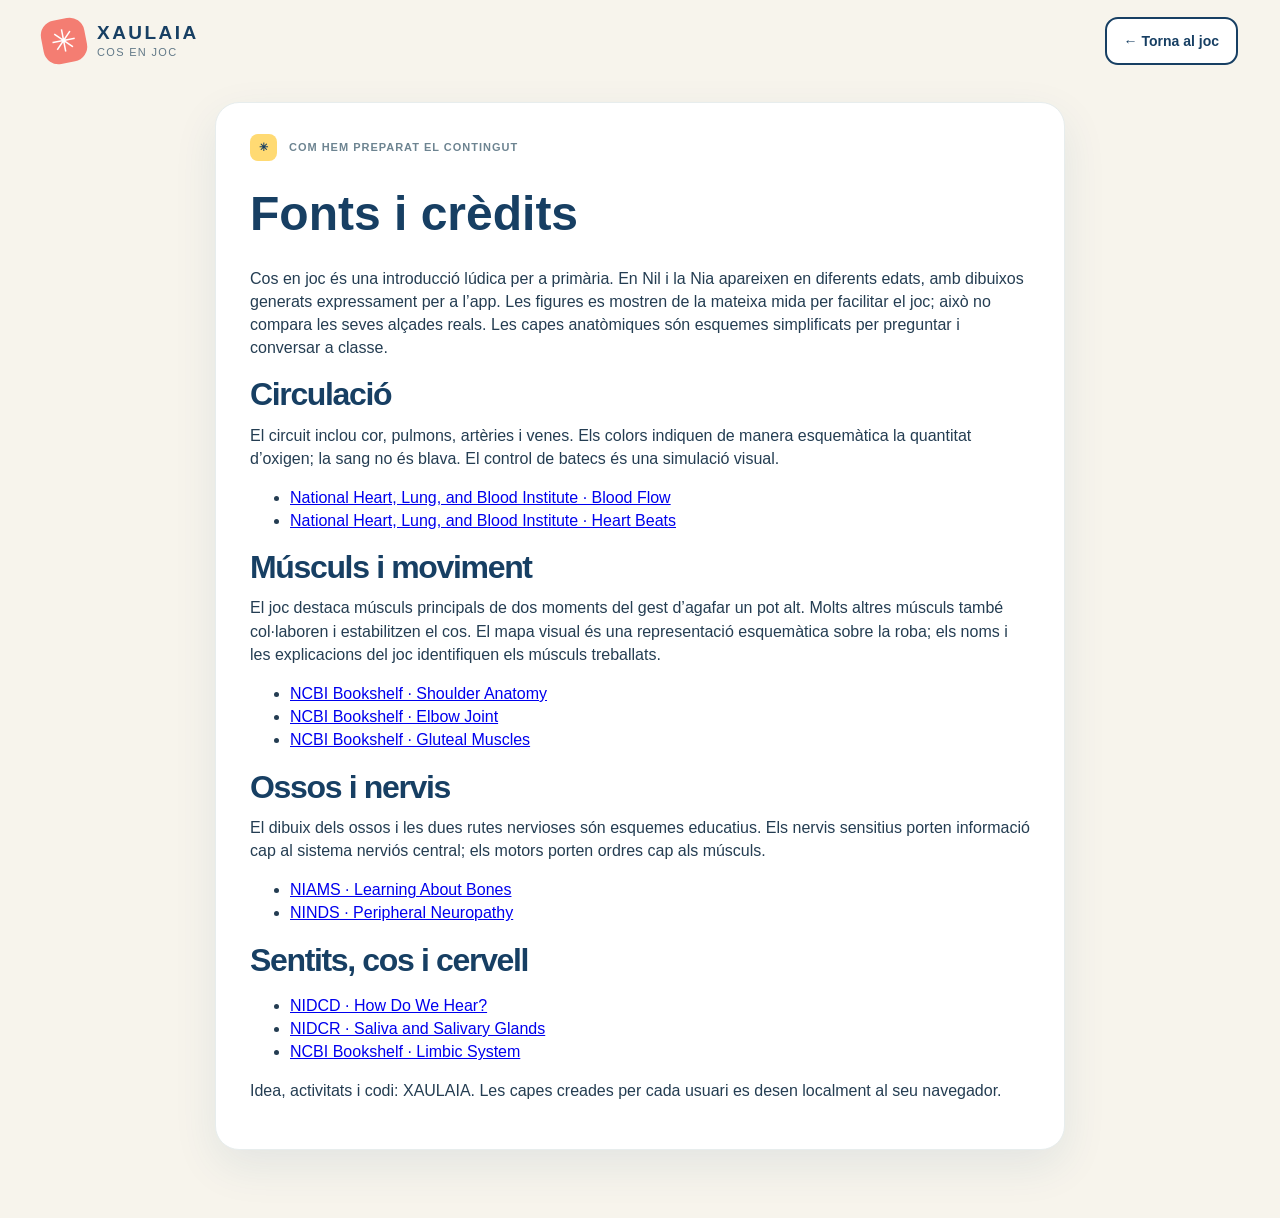
==== commit e04fe0e0: "Mostra la marca XAULAIA sense canviar els enllaços" ====
--- a/credits.html
+++ b/credits.html
@@ -3,10 +3,10 @@
 <head>
   <meta charset="utf-8"><meta name="viewport" content="width=device-width, initial-scale=1">
   <meta name="theme-color" content="#184d77"><link rel="icon" type="image/svg+xml" href="./icons/icon.svg">
-  <link rel="stylesheet" href="./styles.css?v=9"><title>Fonts i crèdits · Cos en joc</title>
+  <link rel="stylesheet" href="./styles.css?v=11"><title>Fonts i crèdits · Cos en joc</title>
 </head>
 <body>
-  <header class="site-header"><div class="brand"><span class="brand-mark" aria-hidden="true">✳</span><span class="brand-text"><strong>AULAIA</strong><small>Cos en joc</small></span></div><a class="secondary-button" href="./index.html?v=9" style="margin-left:auto;text-decoration:none">← Torna al joc</a></header>
+  <header class="site-header"><div class="brand"><span class="brand-mark" aria-hidden="true">✳</span><span class="brand-text"><strong>XAULAIA</strong><small>Cos en joc</small></span></div><a class="secondary-button" href="./index.html?v=11" style="margin-left:auto;text-decoration:none">← Torna al joc</a></header>
   <main><section class="activity-panel" style="min-height:0;max-width:850px;margin:20px auto">
     <div class="activity-kicker"><span class="number-pill">✳</span> COM HEM PREPARAT EL CONTINGUT</div>
     <h1 style="color:#173f63;font-size:clamp(30px,4vw,48px);margin:18px 0">Fonts i crèdits</h1>
@@ -22,7 +22,7 @@
     <ul><li><a href="https://www.niams.nih.gov/health-topics/educational-resources/health-lesson-learning-about-bones">NIAMS · Learning About Bones</a></li><li><a href="https://www.ninds.nih.gov/health-information/disorders/peripheral-neuropathy">NINDS · Peripheral Neuropathy</a></li></ul>
     <h2>Sentits, cos i cervell</h2>
     <ul><li><a href="https://www.nidcd.nih.gov/health/how-do-we-hear">NIDCD · How Do We Hear?</a></li><li><a href="https://www.nidcr.nih.gov/health-info/saliva-salivary-gland-disorders">NIDCR · Saliva and Salivary Glands</a></li><li><a href="https://www.ncbi.nlm.nih.gov/books/NBK538491/">NCBI Bookshelf · Limbic System</a></li></ul>
-    <p>Idea, activitats i codi: AULAIA. Les capes creades per cada usuari es desen localment al seu navegador.</p>
+    <p>Idea, activitats i codi: XAULAIA. Les capes creades per cada usuari es desen localment al seu navegador.</p>
   </section></main>
 </body>
 </html>
